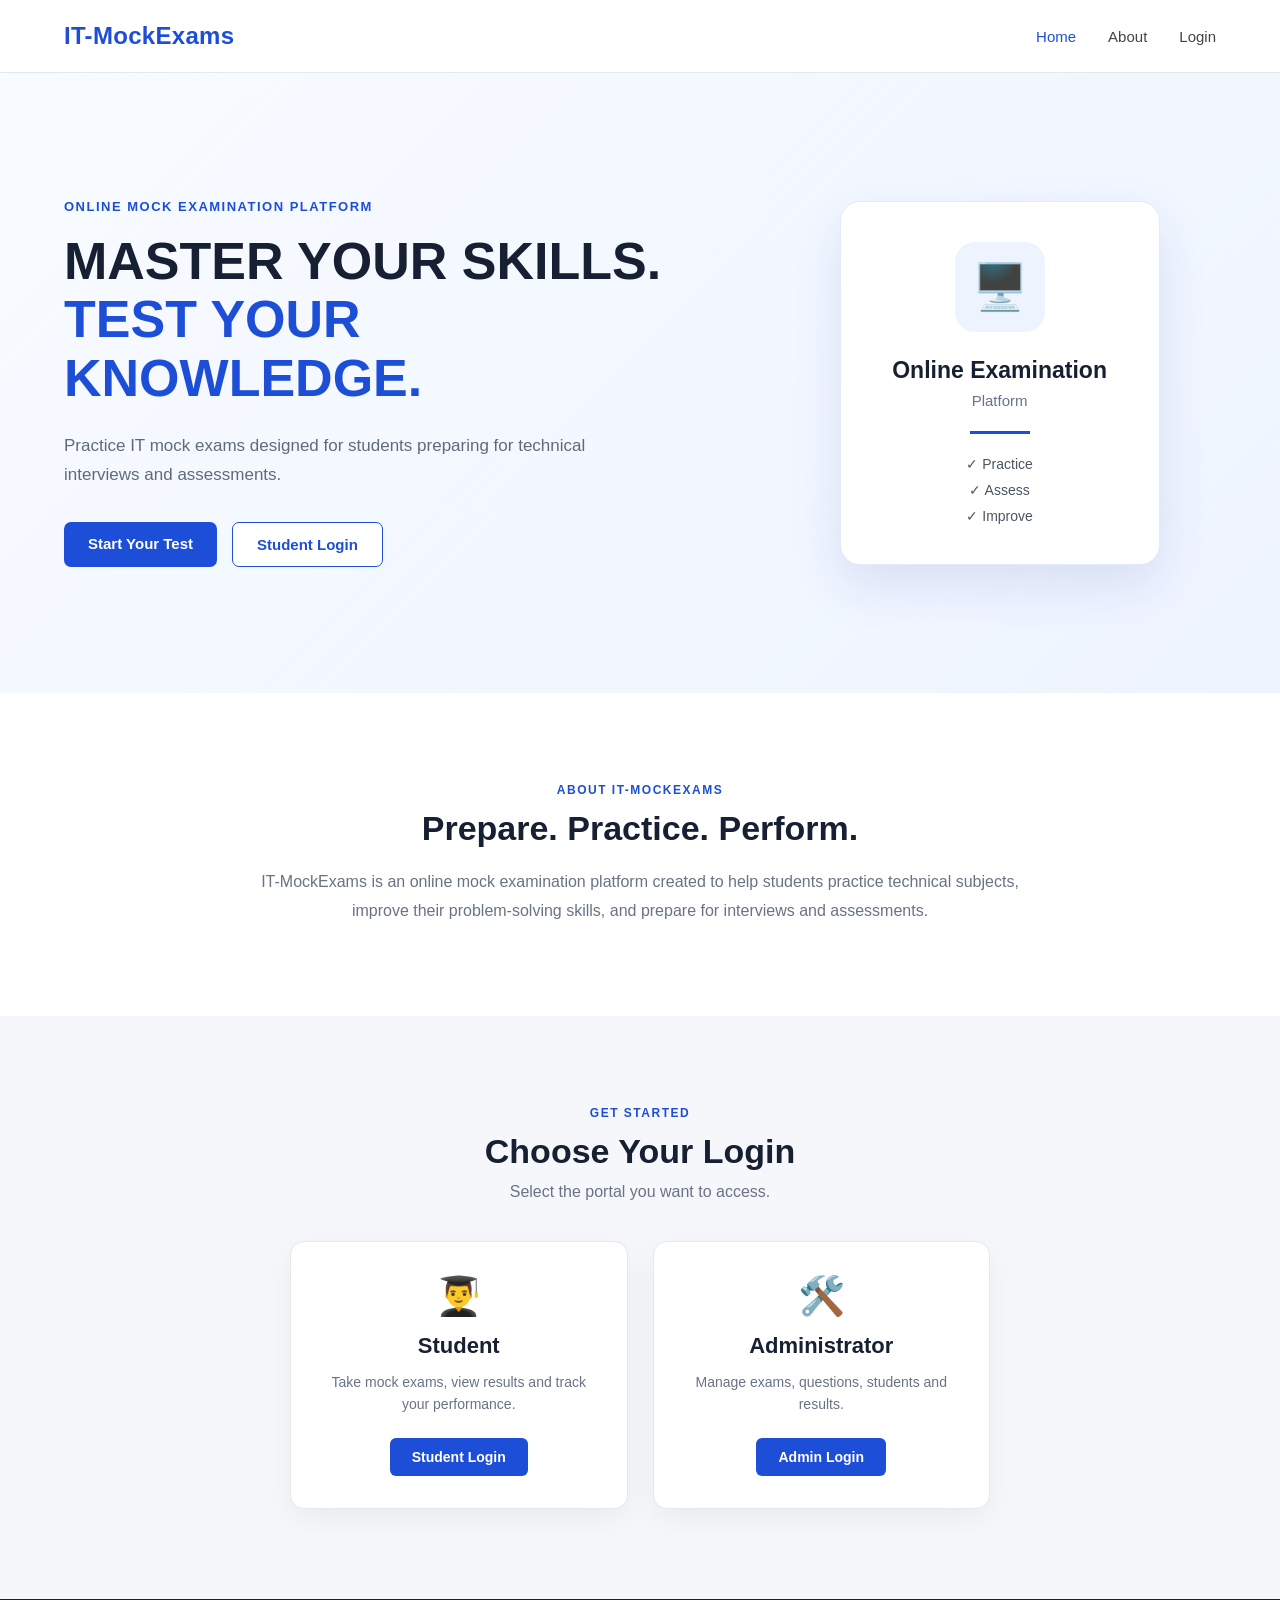
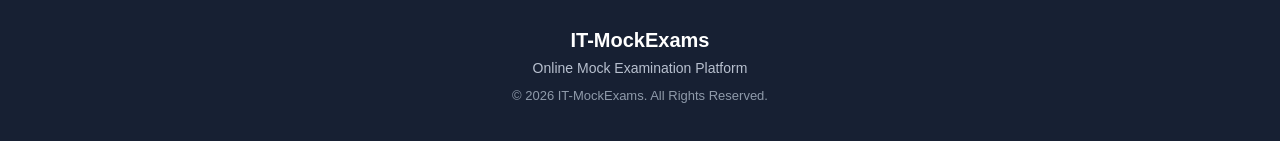
==== src/main/resources/static/frontend/index.html @ 5a7f1de4 "IT-MockExams" ====
<!DOCTYPE html>
<html lang="en">

<head>

    <meta charset="UTF-8">

    <meta name="viewport"
          content="width=device-width, initial-scale=1.0">

    <title>IT-MockExams - Online Examination Platform</title>

    <link rel="stylesheet"
          href="css/common.css">

</head>

<body>

    <!-- =========================
         HEADER
    ========================== -->

    <header class="main-header">

        <div class="header-container">

            <!-- Logo -->
            <div class="logo">
                IT-MockExams
            </div>

            <!-- Navigation -->
            <nav class="navbar">

                <a href="#home"
                   class="nav-link active">
                    Home
                </a>

                <a href="#about"
                   class="nav-link">
                    About
                </a>

                <a href="#login"
                   class="nav-link">
                    Login
                </a>

            </nav>

        </div>

    </header>


    <!-- =========================
         HERO SECTION
    ========================== -->

    <main>

        <section id="home"
                 class="hero-section">

            <div class="hero-container">

                <!-- Left Side -->
                <div class="hero-content">

                    <p class="hero-small-title">
                        ONLINE MOCK EXAMINATION PLATFORM
                    </p>

                    <h1>
                        MASTER YOUR SKILLS.
                        <br>
                        <span>TEST YOUR KNOWLEDGE.</span>
                    </h1>

                    <p class="hero-description">

                        Practice IT mock exams designed for students
                        preparing for technical interviews and
                        assessments.

                    </p>

                    <div class="hero-buttons">

                        <a href="student/login.html"
                           class="primary-button">
                            Start Your Test
                        </a>

                        <a href="student/login.html"
                           class="secondary-button">
                            Student Login
                        </a>

                    </div>

                </div>


                <!-- Right Side -->
                <div class="hero-visual">

                    <div class="exam-card">

                        <div class="monitor-icon">
                            🖥️
                        </div>

                        <h2>
                            Online Examination
                        </h2>

                        <p>
                            Platform
                        </p>

                        <div class="card-line"></div>

                        <div class="exam-info">

                            <span>
                                ✓ Practice
                            </span>

                            <span>
                                ✓ Assess
                            </span>

                            <span>
                                ✓ Improve
                            </span>

                        </div>

                    </div>

                </div>

            </div>

        </section>


        <!-- =========================
             ABOUT SECTION
        ========================== -->

        <section id="about"
                 class="about-section">

            <div class="about-container">

                <p class="section-label">
                    ABOUT IT-MOCKEXAMS
                </p>

                <h2>
                    Prepare. Practice. Perform.
                </h2>

                <p>
                    IT-MockExams is an online mock examination platform
                    created to help students practice technical subjects,
                    improve their problem-solving skills, and prepare for
                    interviews and assessments.
                </p>

            </div>

        </section>


        <!-- =========================
             LOGIN SECTION
        ========================== -->

        <section id="login"
                 class="login-section">

            <div class="login-container">

                <p class="section-label">
                    GET STARTED
                </p>

                <h2>
                    Choose Your Login
                </h2>

                <p>
                    Select the portal you want to access.
                </p>


                <div class="login-options">

                    <!-- Student Login -->
                    <div class="login-card">

                        <div class="login-icon">
                            👨‍🎓
                        </div>

                        <h3>
                            Student
                        </h3>

                        <p>
                            Take mock exams, view results
                            and track your performance.
                        </p>

                        <a href="student/login.html"
                           class="login-button">
                            Student Login
                        </a>

                    </div>


                    <!-- Admin Login -->
                    <div class="login-card">

                        <div class="login-icon">
                            🛠️
                        </div>

                        <h3>
                            Administrator
                        </h3>

                        <p>
                            Manage exams, questions,
                            students and results.
                        </p>

                        <a href="admin/login.html"
                           class="login-button">
                            Admin Login
                        </a>

                    </div>

                </div>

            </div>

        </section>

    </main>


    <!-- =========================
         FOOTER
    ========================== -->

    <footer class="site-footer">

        <div class="footer-container">

            <div class="footer-logo">
                IT-MockExams
            </div>

            <p>
                Online Mock Examination Platform
            </p>

            <p class="copyright">
                &copy; 2026 IT-MockExams.
                All Rights Reserved.
            </p>

        </div>

    </footer>


    <!-- Common JavaScript -->
    <script src="js/common.js"></script>

</body>

</html>
---- src/main/resources/static/frontend/css/common.css ----
/* =========================================================
   IT-MockExams - Common Styles
========================================================= */


/* =========================================================
   RESET
========================================================= */

* {
    margin: 0;
    padding: 0;
    box-sizing: border-box;
}

html {
    scroll-behavior: smooth;
}

body {
    font-family: Arial, Helvetica, sans-serif;
    background-color: #f5f7fb;
    color: #222;
    min-height: 100vh;
}


/* =========================================================
   HEADER
========================================================= */

.main-header {
    width: 100%;
    background-color: #ffffff;
    border-bottom: 1px solid #e5e7eb;
    position: sticky;
    top: 0;
    z-index: 1000;
}

.header-container {
    width: 90%;
    max-width: 1200px;
    margin: auto;

    min-height: 72px;

    display: flex;
    align-items: center;
    justify-content: space-between;
}


/* Logo */

.logo {
    font-size: 24px;
    font-weight: 700;
    color: #1d4ed8;
    letter-spacing: 0.3px;
}


/* Navigation */

.navbar {
    display: flex;
    align-items: center;
    gap: 32px;
}

.nav-link {
    text-decoration: none;
    color: #444;
    font-size: 15px;
    font-weight: 500;

    transition: 0.3s;
}

.nav-link:hover {
    color: #1d4ed8;
}

.nav-link.active {
    color: #1d4ed8;
}


/* =========================================================
   HERO SECTION
========================================================= */

.hero-section {
    min-height: 620px;

    display: flex;
    align-items: center;

    background:
        linear-gradient(
            135deg,
            #f8fbff 0%,
            #eef4ff 100%
        );
}

.hero-container {
    width: 90%;
    max-width: 1200px;
    margin: auto;

    display: grid;
    grid-template-columns: 1.2fr 0.8fr;

    gap: 70px;
    align-items: center;
}


/* Hero Content */

.hero-small-title {
    color: #1d4ed8;
    font-size: 13px;
    font-weight: 700;

    letter-spacing: 1.5px;
    margin-bottom: 18px;
}

.hero-content h1 {
    font-size: 52px;
    line-height: 1.12;
    font-weight: 800;

    color: #172033;

    margin-bottom: 25px;
}

.hero-content h1 span {
    color: #1d4ed8;
}

.hero-description {
    max-width: 600px;

    color: #606b7a;
    font-size: 17px;
    line-height: 1.7;

    margin-bottom: 32px;
}


/* =========================================================
   HERO BUTTONS
========================================================= */

.hero-buttons {
    display: flex;
    gap: 15px;
    flex-wrap: wrap;
}

.primary-button,
.secondary-button {
    display: inline-block;

    padding: 13px 24px;

    border-radius: 7px;

    text-decoration: none;

    font-size: 15px;
    font-weight: 600;

    transition: 0.3s;
}


/* Primary */

.primary-button {
    background-color: #1d4ed8;
    color: #ffffff;
}

.primary-button:hover {
    background-color: #163fae;
    transform: translateY(-2px);
}


/* Secondary */

.secondary-button {
    background-color: #ffffff;
    color: #1d4ed8;

    border: 1px solid #1d4ed8;
}

.secondary-button:hover {
    background-color: #eef4ff;
    transform: translateY(-2px);
}


/* =========================================================
   HERO VISUAL
========================================================= */

.hero-visual {
    display: flex;
    justify-content: center;
    align-items: center;
}

.exam-card {
    width: 320px;
    min-height: 330px;

    background-color: #ffffff;

    border-radius: 20px;

    padding: 40px 30px;

    text-align: center;

    box-shadow:
        0 20px 50px rgba(30, 64, 175, 0.12);

    border: 1px solid #e5eaf5;

    transition: 0.3s;
}

.exam-card:hover {
    transform: translateY(-8px);

    box-shadow:
        0 25px 60px rgba(30, 64, 175, 0.18);
}


/* Monitor Icon */

.monitor-icon {
    width: 90px;
    height: 90px;

    margin: 0 auto 25px;

    border-radius: 20px;

    background-color: #eef4ff;

    display: flex;
    align-items: center;
    justify-content: center;

    font-size: 45px;
}

.exam-card h2 {
    color: #172033;
    font-size: 23px;

    margin-bottom: 8px;
}

.exam-card > p {
    color: #687386;
    font-size: 15px;
}


/* Card Line */

.card-line {
    width: 60px;
    height: 3px;

    background-color: #1d4ed8;

    margin: 22px auto;
}


/* Exam Information */

.exam-info {
    display: flex;
    flex-direction: column;

    gap: 10px;

    color: #4b5563;

    font-size: 14px;
}


/* =========================================================
   ABOUT SECTION
========================================================= */

.about-section {
    background-color: #ffffff;

    padding: 90px 20px;

    text-align: center;
}

.about-container {
    width: 90%;
    max-width: 800px;
    margin: auto;
}

.section-label {
    color: #1d4ed8;

    font-size: 12px;
    font-weight: 700;

    letter-spacing: 1.5px;

    margin-bottom: 12px;
}

.about-container h2 {
    font-size: 34px;

    color: #172033;

    margin-bottom: 20px;
}

.about-container > p:last-child {
    color: #687386;

    font-size: 16px;

    line-height: 1.8;
}


/* =========================================================
   LOGIN SECTION
========================================================= */

.login-section {
    background-color: #f5f7fb;

    padding: 90px 20px;

    text-align: center;
}

.login-container {
    width: 90%;
    max-width: 900px;
    margin: auto;
}

.login-container h2 {
    font-size: 34px;

    color: #172033;

    margin-bottom: 12px;
}

.login-container > p:not(.section-label) {
    color: #687386;

    margin-bottom: 40px;
}


/* Login Cards */

.login-options {
    display: grid;

    grid-template-columns: repeat(2, 1fr);

    gap: 25px;

    max-width: 700px;

    margin: auto;
}

.login-card {
    background-color: #ffffff;

    padding: 32px 25px;

    border-radius: 14px;

    border: 1px solid #e5e7eb;

    box-shadow:
        0 10px 30px rgba(0, 0, 0, 0.05);

    transition: 0.3s;
}

.login-card:hover {
    transform: translateY(-5px);

    box-shadow:
        0 15px 35px rgba(0, 0, 0, 0.08);
}


/* Login Icon */

.login-icon {
    font-size: 38px;

    margin-bottom: 15px;
}

.login-card h3 {
    color: #172033;

    font-size: 22px;

    margin-bottom: 12px;
}

.login-card p {
    color: #687386;

    font-size: 14px;

    line-height: 1.6;

    min-height: 45px;

    margin-bottom: 22px;
}


/* Login Button */

.login-button {
    display: inline-block;

    padding: 11px 22px;

    background-color: #1d4ed8;

    color: #ffffff;

    text-decoration: none;

    border-radius: 6px;

    font-size: 14px;

    font-weight: 600;

    transition: 0.3s;
}

.login-button:hover {
    background-color: #163fae;
}


/* =========================================================
   FOOTER
========================================================= */

.site-footer {
    background-color: #172033;

    color: #ffffff;

    padding: 30px 20px;

    text-align: center;
}

.footer-container {
    width: 90%;
    max-width: 1100px;

    margin: auto;
}

.footer-logo {
    font-size: 20px;
    font-weight: 700;

    margin-bottom: 8px;
}

.footer-container p {
    color: #b8c0cf;

    font-size: 14px;

    margin-bottom: 8px;
}

.footer-container .copyright {
    color: #8f9aaa;

    font-size: 13px;

    margin-top: 12px;
}


/* =========================================================
   RESPONSIVE DESIGN
========================================================= */


/* Tablet */

@media (max-width: 900px) {

    .hero-container {
        grid-template-columns: 1fr;

        text-align: center;

        gap: 50px;

        padding: 70px 0;
    }

    .hero-description {
        margin-left: auto;
        margin-right: auto;
    }

    .hero-buttons {
        justify-content: center;
    }

    .hero-visual {
        margin-bottom: 20px;
    }

    .hero-content h1 {
        font-size: 42px;
    }
}


/* Mobile */

@media (max-width: 600px) {

    .header-container {
        width: 92%;

        min-height: 65px;
    }

    .logo {
        font-size: 20px;
    }

    .navbar {
        gap: 15px;
    }

    .nav-link {
        font-size: 13px;
    }

    .hero-section {
        min-height: auto;
    }

    .hero-container {
        width: 92%;

        padding: 60px 0;
    }

    .hero-content h1 {
        font-size: 34px;
    }

    .hero-description {
        font-size: 15px;
    }

    .exam-card {
        width: 280px;
    }

    .about-section,
    .login-section {
        padding: 65px 20px;
    }

    .about-container h2,
    .login-container h2 {
        font-size: 28px;
    }

    .login-options {
        grid-template-columns: 1fr;
    }

    .primary-button,
    .secondary-button {
        width: 100%;
    }

    .hero-buttons {
        flex-direction: column;
    }
}
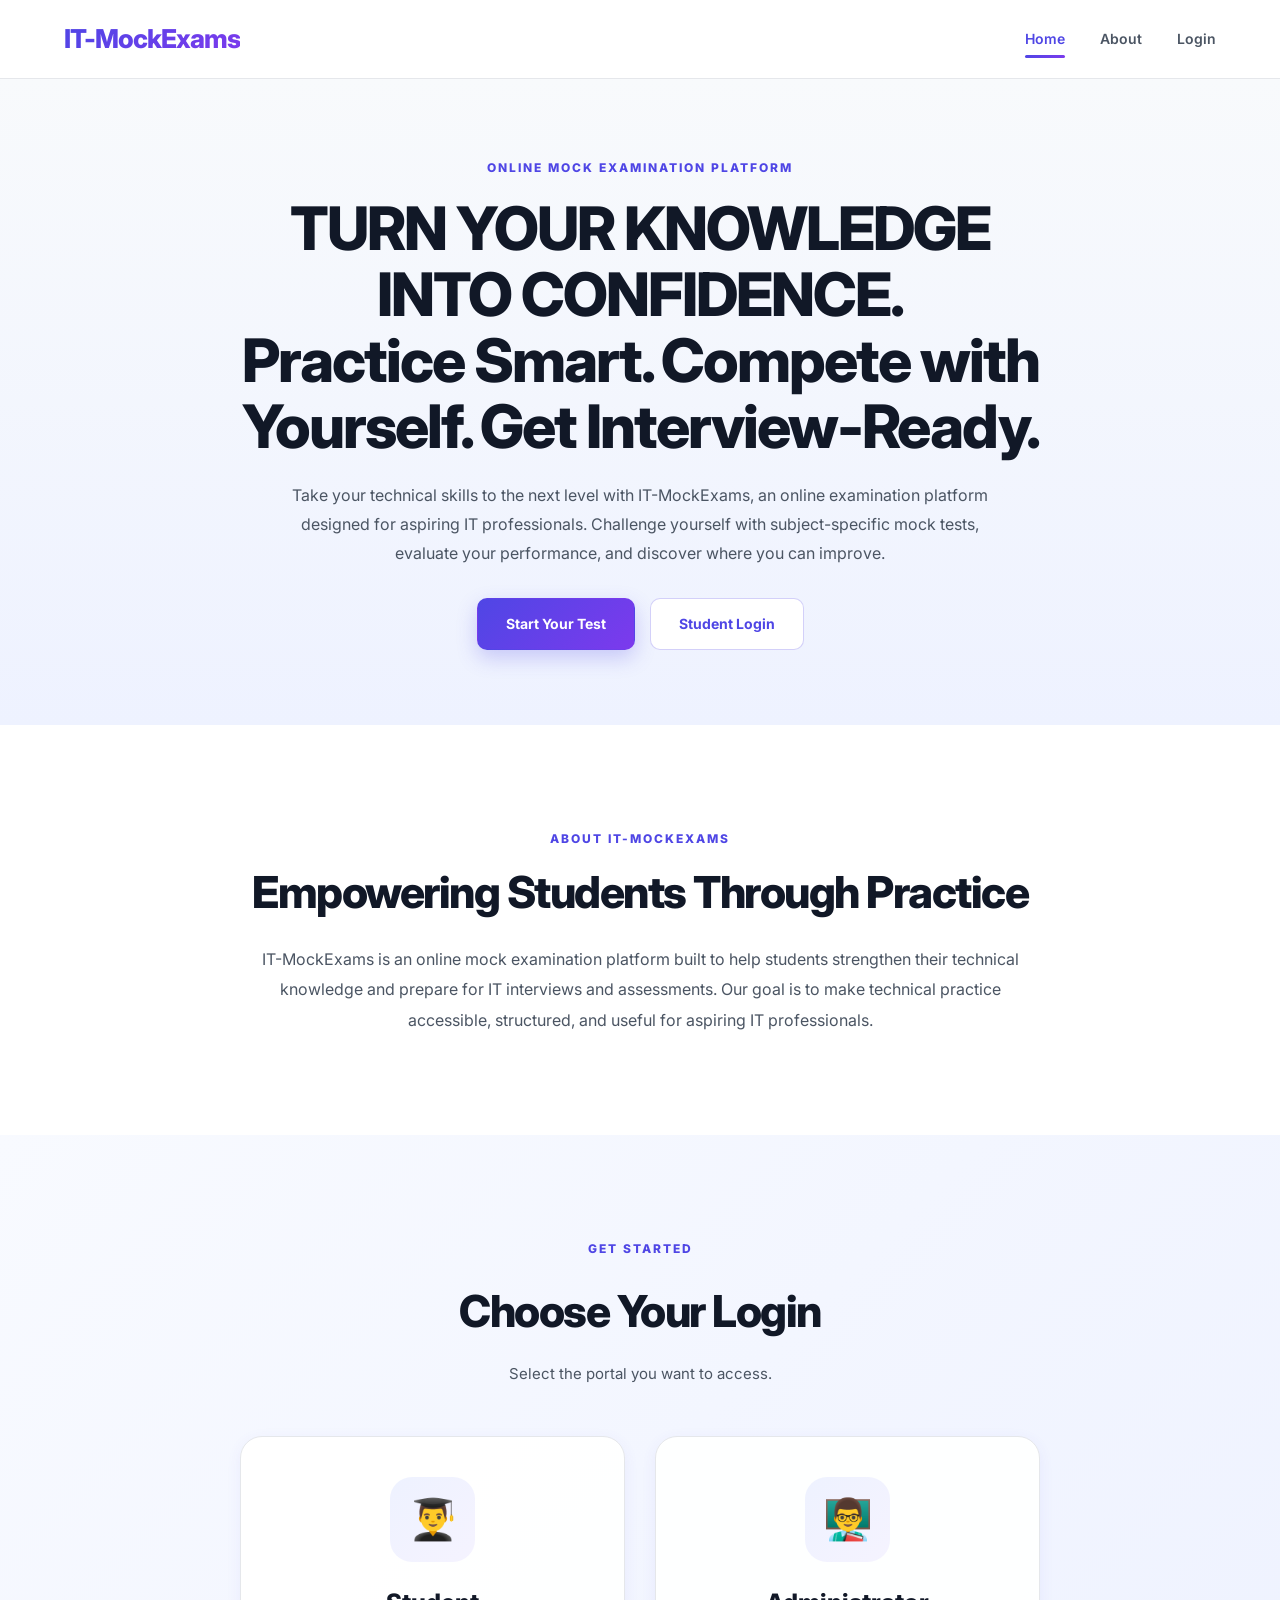
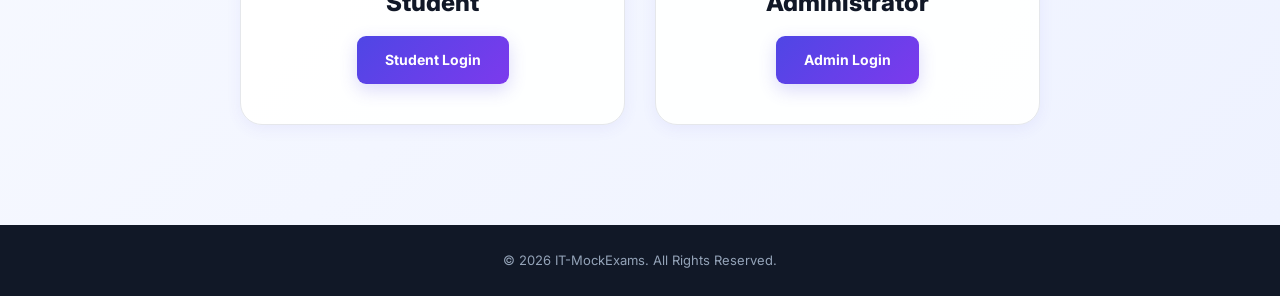
==== commit 9d2e5885: "Update student dashboard and profile" ====
--- a/src/main/resources/static/frontend/index.html
+++ b/src/main/resources/static/frontend/index.html
@@ -74,17 +74,14 @@
                     </p>
 
                     <h1>
-                        MASTER YOUR SKILLS.
+                       TURN YOUR KNOWLEDGE INTO CONFIDENCE.
                         <br>
-                        <span>TEST YOUR KNOWLEDGE.</span>
+                        <span>Practice Smart. Compete with Yourself. Get Interview-Ready.</span>
                     </h1>
 
                     <p class="hero-description">
-
-                        Practice IT mock exams designed for students
-                        preparing for technical interviews and
-                        assessments.
-
+						Take your technical skills to the next level with IT-MockExams, an online examination platform designed for aspiring IT professionals.
+				         Challenge yourself with subject-specific mock tests, evaluate your performance, and discover where you can improve.
                     </p>
 
                     <div class="hero-buttons">
@@ -162,14 +159,12 @@
                 </p>
 
                 <h2>
-                    Prepare. Practice. Perform.
+                    Empowering Students Through Practice
                 </h2>
 
                 <p>
-                    IT-MockExams is an online mock examination platform
-                    created to help students practice technical subjects,
-                    improve their problem-solving skills, and prepare for
-                    interviews and assessments.
+                    IT-MockExams is an online mock examination platform built to help students strengthen their technical knowledge and prepare for IT interviews and assessments.
+					Our goal is to make technical practice accessible, structured, and useful for aspiring IT professionals.
                 </p>
 
             </div>
@@ -211,12 +206,6 @@
                         <h3>
                             Student
                         </h3>
-
-                        <p>
-                            Take mock exams, view results
-                            and track your performance.
-                        </p>
-
                         <a href="student/login.html"
                            class="login-button">
                             Student Login
@@ -229,18 +218,12 @@
                     <div class="login-card">
 
                         <div class="login-icon">
-                            🛠️
+                            👨‍🏫
                         </div>
 
                         <h3>
                             Administrator
                         </h3>
-
-                        <p>
-                            Manage exams, questions,
-                            students and results.
-                        </p>
-
                         <a href="admin/login.html"
                            class="login-button">
                             Admin Login
@@ -264,22 +247,12 @@
     <footer class="site-footer">
 
         <div class="footer-container">
-
-            <div class="footer-logo">
-                IT-MockExams
-            </div>
-
-            <p>
-                Online Mock Examination Platform
-            </p>
-
             <p class="copyright">
                 &copy; 2026 IT-MockExams.
                 All Rights Reserved.
             </p>
 
         </div>
-
     </footer>
 
 
--- a/src/main/resources/static/frontend/css/common.css
+++ b/src/main/resources/static/frontend/css/common.css
@@ -1,11 +1,57 @@
 /* =========================================================
-   IT-MockExams - Common Styles
-========================================================= */
-
-
-/* =========================================================
-   RESET
-========================================================= */
+   IT-MOCKEXAMS
+   Clean Professional CSS
+   ========================================================= */
+
+/* ---------- GOOGLE FONT ---------- */
+@import url('https://fonts.googleapis.com/css2?family=Inter:wght@400;500;600;700;800&display=swap');
+
+
+/* =========================================================
+   GLOBAL
+   ========================================================= */
+
+:root {
+    --primary: #4f46e5;
+    --primary-dark: #3730a3;
+    --secondary: #7c3aed;
+
+    --text-dark: #111827;
+    --text-medium: #4b5563;
+    --text-light: #6b7280;
+
+    --background: #f8fafc;
+    --white: #ffffff;
+    --border: #e5e7eb;
+
+    --gradient: linear-gradient(
+        135deg,
+        #4f46e5,
+        #7c3aed
+    );
+
+    --gradient-light: linear-gradient(
+        135deg,
+        #eef2ff,
+        #f5f3ff
+    );
+
+    --shadow-sm:
+        0 4px 15px rgba(79, 70, 229, 0.07);
+
+    --shadow-md:
+        0 10px 30px rgba(79, 70, 229, 0.12);
+
+    --shadow-lg:
+        0 20px 50px rgba(79, 70, 229, 0.18);
+
+    --radius-sm: 8px;
+    --radius-md: 16px;
+    --radius-lg: 24px;
+}
+
+
+/* ---------- RESET ---------- */
 
 * {
     margin: 0;
@@ -15,478 +61,591 @@
 
 html {
     scroll-behavior: smooth;
+    scroll-padding-top: 80px;
 }
 
 body {
-    font-family: Arial, Helvetica, sans-serif;
-    background-color: #f5f7fb;
-    color: #222;
+    font-family: 'Inter', 'Segoe UI', Arial, sans-serif;
+    background: var(--background);
+    color: var(--text-dark);
     min-height: 100vh;
+    line-height: 1.6;
+    overflow-x: hidden;
+}
+
+a {
+    color: inherit;
+}
+
+button,
+a {
+    -webkit-tap-highlight-color: transparent;
 }
 
 
 /* =========================================================
    HEADER
-========================================================= */
+   ========================================================= */
 
 .main-header {
     width: 100%;
-    background-color: #ffffff;
-    border-bottom: 1px solid #e5e7eb;
+    background: rgba(255, 255, 255, 0.96);
+    border-bottom: 1px solid var(--border);
+
     position: sticky;
     top: 0;
     z-index: 1000;
+
+    backdrop-filter: blur(12px);
+    -webkit-backdrop-filter: blur(12px);
 }
 
 .header-container {
     width: 90%;
-    max-width: 1200px;
+    max-width: 1250px;
+    min-height: 78px;
+
     margin: auto;
-
-    min-height: 72px;
 
     display: flex;
     align-items: center;
     justify-content: space-between;
-}
-
-
-/* Logo */
+
+    gap: 25px;
+}
+
+
+/* ---------- LOGO ---------- */
 
 .logo {
-    font-size: 24px;
-    font-weight: 700;
-    color: #1d4ed8;
-    letter-spacing: 0.3px;
-}
-
-
-/* Navigation */
+    font-size: 26px;
+    font-weight: 800;
+    letter-spacing: -1px;
+
+    background: var(--gradient);
+    -webkit-background-clip: text;
+    background-clip: text;
+
+    color: transparent;
+    text-decoration: none;
+    white-space: nowrap;
+}
+
+
+/* ---------- NAVIGATION ---------- */
 
 .navbar {
     display: flex;
     align-items: center;
-    gap: 32px;
+    gap: 35px;
 }
 
 .nav-link {
+    position: relative;
+
     text-decoration: none;
-    color: #444;
-    font-size: 15px;
-    font-weight: 500;
-
-    transition: 0.3s;
-}
-
-.nav-link:hover {
-    color: #1d4ed8;
-}
-
+
+    color: var(--text-medium);
+
+    font-size: 14px;
+    font-weight: 600;
+
+    padding: 10px 0;
+
+    transition: color 0.25s ease;
+}
+
+.nav-link::after {
+    content: "";
+
+    position: absolute;
+    left: 0;
+    bottom: 2px;
+
+    width: 0;
+    height: 3px;
+
+    border-radius: 10px;
+
+    background: var(--gradient);
+
+    transition: width 0.25s ease;
+}
+
+.nav-link:hover,
 .nav-link.active {
-    color: #1d4ed8;
-}
-
-
-/* =========================================================
-   HERO SECTION
-========================================================= */
+    color: var(--primary);
+}
+
+.nav-link:hover::after,
+.nav-link.active::after {
+    width: 100%;
+}
+
+
+/* =========================================================
+   HERO
+   ========================================================= */
 
 .hero-section {
-    min-height: 620px;
+    min-height: 500px;
+
+    background:
+        linear-gradient(
+            180deg,
+            #f8fafc 0%,
+            #eef2ff 100%
+        );
 
     display: flex;
     align-items: center;
-
+}
+
+.hero-container {
+    width: 90%;
+    max-width: 1100px;
+
+    margin: auto;
+    padding: 75px 0;
+
+    display: flex;
+    flex-direction: column;
+    align-items: center;
+    justify-content: center;
+
+    text-align: center;
+}
+
+.hero-content {
+    width: 100%;
+    max-width: 800px;
+}
+
+
+/* ---------- SMALL TITLE ---------- */
+
+.hero-small-title {
+    display: inline-block;
+
+    color: var(--primary);
+
+    font-size: 12px;
+    font-weight: 800;
+
+    letter-spacing: 2px;
+
+    margin-bottom: 18px;
+}
+
+
+/* ---------- MAIN HEADING ---------- */
+
+.hero-content h1 {
+    font-size: clamp(38px, 5vw, 60px);
+
+    line-height: 1.1;
+
+    font-weight: 800;
+
+    letter-spacing: -2px;
+
+    margin-bottom: 22px;
+
+    color: var(--text-dark);
+}
+
+
+/* ---------- DESCRIPTION ---------- */
+
+.hero-description {
+    max-width: 700px;
+
+    margin: 0 auto 30px;
+
+    color: var(--text-medium);
+
+    font-size: 16px;
+
+    line-height: 1.8;
+}
+
+
+/* =========================================================
+   HERO BUTTONS
+   ========================================================= */
+
+.hero-buttons {
+    display: flex;
+
+    align-items: center;
+    justify-content: center;
+
+    gap: 15px;
+
+    flex-wrap: wrap;
+}
+
+.primary-button,
+.secondary-button {
+    display: inline-flex;
+
+    align-items: center;
+    justify-content: center;
+
+    min-height: 52px;
+
+    padding: 14px 28px;
+
+    border-radius: 10px;
+
+    font-size: 14px;
+    font-weight: 700;
+
+    text-decoration: none;
+
+    cursor: pointer;
+
+    transition:
+        transform 0.25s ease,
+        box-shadow 0.25s ease,
+        background 0.25s ease;
+}
+
+
+/* ---------- PRIMARY ---------- */
+
+.primary-button {
+    background: var(--gradient);
+
+    color: var(--white);
+
+    border: 1px solid transparent;
+
+    box-shadow:
+        0 8px 20px rgba(79, 70, 229, 0.25);
+}
+
+.primary-button:hover {
+    transform: translateY(-3px);
+
+    box-shadow:
+        0 14px 28px rgba(79, 70, 229, 0.32);
+}
+
+
+/* ---------- SECONDARY ---------- */
+
+.secondary-button {
+    background: var(--white);
+
+    color: var(--primary);
+
+    border: 1px solid rgba(79, 70, 229, 0.25);
+}
+
+.secondary-button:hover {
+    transform: translateY(-3px);
+
+    background: #ffffff;
+
+    box-shadow: var(--shadow-md);
+}
+
+
+/* =========================================================
+   HERO VISUAL
+   ========================================================= */
+
+.hero-visual {
+    display: none;
+}
+
+
+/* =========================================================
+   ABOUT SECTION
+   ========================================================= */
+
+.about-section {
+    background: var(--white);
+
+    padding: 100px 20px;
+
+    text-align: center;
+}
+
+.about-container {
+    width: 90%;
+    max-width: 850px;
+
+    margin: auto;
+}
+
+.section-label {
+    display: inline-block;
+
+    color: var(--primary);
+
+    font-size: 12px;
+    font-weight: 800;
+
+    letter-spacing: 2px;
+
+    margin-bottom: 18px;
+}
+
+.about-container h2 {
+    color: var(--text-dark);
+
+    font-size: clamp(30px, 4vw, 44px);
+
+    font-weight: 800;
+
+    letter-spacing: -1.5px;
+
+    line-height: 1.2;
+
+    margin-bottom: 25px;
+}
+
+.about-container > p:last-child {
+    max-width: 780px;
+
+    margin: auto;
+
+    color: var(--text-medium);
+
+    font-size: 16px;
+
+    line-height: 1.9;
+}
+
+
+/* =========================================================
+   LOGIN SECTION
+   ========================================================= */
+
+.login-section {
     background:
         linear-gradient(
             135deg,
-            #f8fbff 0%,
-            #eef4ff 100%
+            #f8faff 0%,
+            #eef2ff 100%
         );
-}
-
-.hero-container {
+
+    padding: 100px 20px;
+
+    text-align: center;
+}
+
+.login-container {
     width: 90%;
-    max-width: 1200px;
+    max-width: 1000px;
+
     margin: auto;
-
+}
+
+.login-container h2 {
+    color: var(--text-dark);
+
+    font-size: clamp(30px, 4vw, 44px);
+
+    font-weight: 800;
+
+    letter-spacing: -1.5px;
+
+    margin-bottom: 15px;
+}
+
+.login-container > p:not(.section-label) {
+    color: var(--text-medium);
+
+    font-size: 15px;
+
+    margin-bottom: 50px;
+}
+
+
+/* ---------- LOGIN CARDS ---------- */
+
+.login-options {
     display: grid;
-    grid-template-columns: 1.2fr 0.8fr;
-
-    gap: 70px;
-    align-items: center;
-}
-
-
-/* Hero Content */
-
-.hero-small-title {
-    color: #1d4ed8;
-    font-size: 13px;
-    font-weight: 700;
-
-    letter-spacing: 1.5px;
-    margin-bottom: 18px;
-}
-
-.hero-content h1 {
-    font-size: 52px;
-    line-height: 1.12;
-    font-weight: 800;
-
-    color: #172033;
-
-    margin-bottom: 25px;
-}
-
-.hero-content h1 span {
-    color: #1d4ed8;
-}
-
-.hero-description {
-    max-width: 600px;
-
-    color: #606b7a;
-    font-size: 17px;
-    line-height: 1.7;
-
-    margin-bottom: 32px;
-}
-
-
-/* =========================================================
-   HERO BUTTONS
-========================================================= */
-
-.hero-buttons {
+
+    grid-template-columns:
+        repeat(2, minmax(0, 1fr));
+
+    gap: 30px;
+
+    max-width: 800px;
+
+    margin: auto;
+}
+
+.login-card {
+    position: relative;
+
+    background: rgba(255, 255, 255, 0.96);
+
+    padding: 40px 30px;
+
+    border-radius: 22px;
+
+    border: 1px solid var(--border);
+
+    box-shadow: var(--shadow-sm);
+
+    overflow: hidden;
+
+    transition:
+        transform 0.3s ease,
+        box-shadow 0.3s ease,
+        border-color 0.3s ease;
+}
+
+
+/* ---------- CARD TOP LINE ---------- */
+
+.login-card::before {
+    content: "";
+
+    position: absolute;
+
+    top: 0;
+    left: 0;
+
+    width: 100%;
+    height: 4px;
+
+    background: var(--gradient);
+
+    transform: scaleX(0);
+
+    transform-origin: left;
+
+    transition: transform 0.3s ease;
+}
+
+.login-card:hover {
+    transform: translateY(-8px);
+
+    box-shadow: var(--shadow-lg);
+
+    border-color:
+        rgba(79, 70, 229, 0.2);
+}
+
+.login-card:hover::before {
+    transform: scaleX(1);
+}
+
+
+/* ---------- LOGIN ICON ---------- */
+
+.login-icon {
+    width: 85px;
+    height: 85px;
+
+    margin: 0 auto 22px;
+
     display: flex;
-    gap: 15px;
-    flex-wrap: wrap;
-}
-
-.primary-button,
-.secondary-button {
-    display: inline-block;
-
-    padding: 13px 24px;
-
-    border-radius: 7px;
-
-    text-decoration: none;
-
-    font-size: 15px;
-    font-weight: 600;
-
-    transition: 0.3s;
-}
-
-
-/* Primary */
-
-.primary-button {
-    background-color: #1d4ed8;
-    color: #ffffff;
-}
-
-.primary-button:hover {
-    background-color: #163fae;
-    transform: translateY(-2px);
-}
-
-
-/* Secondary */
-
-.secondary-button {
-    background-color: #ffffff;
-    color: #1d4ed8;
-
-    border: 1px solid #1d4ed8;
-}
-
-.secondary-button:hover {
-    background-color: #eef4ff;
-    transform: translateY(-2px);
-}
-
-
-/* =========================================================
-   HERO VISUAL
-========================================================= */
-
-.hero-visual {
-    display: flex;
-    justify-content: center;
-    align-items: center;
-}
-
-.exam-card {
-    width: 320px;
-    min-height: 330px;
-
-    background-color: #ffffff;
-
-    border-radius: 20px;
-
-    padding: 40px 30px;
-
-    text-align: center;
-
-    box-shadow:
-        0 20px 50px rgba(30, 64, 175, 0.12);
-
-    border: 1px solid #e5eaf5;
-
-    transition: 0.3s;
-}
-
-.exam-card:hover {
-    transform: translateY(-8px);
-
-    box-shadow:
-        0 25px 60px rgba(30, 64, 175, 0.18);
-}
-
-
-/* Monitor Icon */
-
-.monitor-icon {
-    width: 90px;
-    height: 90px;
-
-    margin: 0 auto 25px;
-
-    border-radius: 20px;
-
-    background-color: #eef4ff;
-
-    display: flex;
+
     align-items: center;
     justify-content: center;
 
-    font-size: 45px;
-}
-
-.exam-card h2 {
-    color: #172033;
-    font-size: 23px;
-
-    margin-bottom: 8px;
-}
-
-.exam-card > p {
-    color: #687386;
-    font-size: 15px;
-}
-
-
-/* Card Line */
-
-.card-line {
-    width: 60px;
-    height: 3px;
-
-    background-color: #1d4ed8;
-
-    margin: 22px auto;
-}
-
-
-/* Exam Information */
-
-.exam-info {
-    display: flex;
-    flex-direction: column;
-
-    gap: 10px;
-
-    color: #4b5563;
+    background: var(--gradient-light);
+
+    border-radius: 22px;
+
+    font-size: 40px;
+
+    transition:
+        transform 0.3s ease;
+}
+
+.login-card:hover .login-icon {
+    transform:
+        scale(1.06)
+        rotate(-3deg);
+}
+
+
+/* ---------- CARD TITLE ---------- */
+
+.login-card h3 {
+    color: var(--text-dark);
+
+    font-size: 24px;
+
+    font-weight: 800;
+
+    margin-bottom: 14px;
+}
+
+
+/* ---------- CARD DESCRIPTION ---------- */
+
+.login-card p {
+    color: var(--text-medium);
 
     font-size: 14px;
-}
-
-
-/* =========================================================
-   ABOUT SECTION
-========================================================= */
-
-.about-section {
-    background-color: #ffffff;
-
-    padding: 90px 20px;
-
-    text-align: center;
-}
-
-.about-container {
-    width: 90%;
-    max-width: 800px;
-    margin: auto;
-}
-
-.section-label {
-    color: #1d4ed8;
-
-    font-size: 12px;
+
+    line-height: 1.8;
+
+    min-height: 55px;
+
+    margin-bottom: 28px;
+}
+
+
+/* ---------- LOGIN BUTTON ---------- */
+
+.login-button {
+    display: inline-flex;
+
+    align-items: center;
+    justify-content: center;
+
+    min-height: 48px;
+
+    padding: 12px 28px;
+
+    background: var(--gradient);
+
+    color: var(--white);
+
+    text-decoration: none;
+
+    border-radius: 9px;
+
+    font-size: 14px;
+
     font-weight: 700;
 
-    letter-spacing: 1.5px;
-
-    margin-bottom: 12px;
-}
-
-.about-container h2 {
-    font-size: 34px;
-
-    color: #172033;
-
-    margin-bottom: 20px;
-}
-
-.about-container > p:last-child {
-    color: #687386;
-
-    font-size: 16px;
-
-    line-height: 1.8;
-}
-
-
-/* =========================================================
-   LOGIN SECTION
-========================================================= */
-
-.login-section {
-    background-color: #f5f7fb;
-
-    padding: 90px 20px;
-
-    text-align: center;
-}
-
-.login-container {
-    width: 90%;
-    max-width: 900px;
-    margin: auto;
-}
-
-.login-container h2 {
-    font-size: 34px;
-
-    color: #172033;
-
-    margin-bottom: 12px;
-}
-
-.login-container > p:not(.section-label) {
-    color: #687386;
-
-    margin-bottom: 40px;
-}
-
-
-/* Login Cards */
-
-.login-options {
-    display: grid;
-
-    grid-template-columns: repeat(2, 1fr);
-
-    gap: 25px;
-
-    max-width: 700px;
-
-    margin: auto;
-}
-
-.login-card {
-    background-color: #ffffff;
-
-    padding: 32px 25px;
-
-    border-radius: 14px;
-
-    border: 1px solid #e5e7eb;
-
     box-shadow:
-        0 10px 30px rgba(0, 0, 0, 0.05);
-
-    transition: 0.3s;
-}
-
-.login-card:hover {
-    transform: translateY(-5px);
+        0 6px 18px rgba(79, 70, 229, 0.20);
+
+    transition:
+        transform 0.25s ease,
+        box-shadow 0.25s ease;
+}
+
+.login-button:hover {
+    transform: translateY(-3px);
 
     box-shadow:
-        0 15px 35px rgba(0, 0, 0, 0.08);
-}
-
-
-/* Login Icon */
-
-.login-icon {
-    font-size: 38px;
-
-    margin-bottom: 15px;
-}
-
-.login-card h3 {
-    color: #172033;
-
-    font-size: 22px;
-
-    margin-bottom: 12px;
-}
-
-.login-card p {
-    color: #687386;
-
-    font-size: 14px;
-
-    line-height: 1.6;
-
-    min-height: 45px;
-
-    margin-bottom: 22px;
-}
-
-
-/* Login Button */
-
-.login-button {
-    display: inline-block;
-
-    padding: 11px 22px;
-
-    background-color: #1d4ed8;
-
-    color: #ffffff;
-
-    text-decoration: none;
-
-    border-radius: 6px;
-
-    font-size: 14px;
-
-    font-weight: 600;
-
-    transition: 0.3s;
-}
-
-.login-button:hover {
-    background-color: #163fae;
+        0 10px 25px rgba(79, 70, 229, 0.30);
 }
 
 
 /* =========================================================
    FOOTER
-========================================================= */
+   ========================================================= */
 
 .site-footer {
-    background-color: #172033;
-
-    color: #ffffff;
-
-    padding: 30px 20px;
+    background: #111827;
+
+    color: #94a3b8;
+
+    padding: 25px 20px;
 
     text-align: center;
 }
@@ -498,76 +657,70 @@
     margin: auto;
 }
 
-.footer-logo {
-    font-size: 20px;
-    font-weight: 700;
-
-    margin-bottom: 8px;
-}
-
-.footer-container p {
-    color: #b8c0cf;
-
-    font-size: 14px;
-
-    margin-bottom: 8px;
-}
-
 .footer-container .copyright {
-    color: #8f9aaa;
+    color: #94a3b8;
 
     font-size: 13px;
 
-    margin-top: 12px;
-}
-
-
-/* =========================================================
-   RESPONSIVE DESIGN
-========================================================= */
-
-
-/* Tablet */
+    margin: 0;
+
+    padding: 0;
+
+    border-top: none;
+}
+
+/* =========================================================
+   ACCESSIBILITY
+   ========================================================= */
+
+a:focus-visible {
+    outline: 3px solid #06b6d4;
+
+    outline-offset: 4px;
+
+    border-radius: 5px;
+}
+
+
+/* =========================================================
+   TABLET
+   ========================================================= */
 
 @media (max-width: 900px) {
 
+    .header-container {
+        width: 92%;
+    }
+
     .hero-container {
-        grid-template-columns: 1fr;
-
-        text-align: center;
-
-        gap: 50px;
-
         padding: 70px 0;
-    }
-
-    .hero-description {
-        margin-left: auto;
-        margin-right: auto;
-    }
-
-    .hero-buttons {
-        justify-content: center;
-    }
-
-    .hero-visual {
-        margin-bottom: 20px;
     }
 
     .hero-content h1 {
         font-size: 42px;
     }
-}
-
-
-/* Mobile */
+
+    .about-section,
+    .login-section {
+        padding: 80px 20px;
+    }
+}
+
+
+/* =========================================================
+   MOBILE
+   ========================================================= */
 
 @media (max-width: 600px) {
+
+    /* ---------- HEADER ---------- */
 
     .header-container {
         width: 92%;
 
-        min-height: 65px;
+        min-height: 68px;
+
+        gap: 15px;
     }
 
     .logo {
@@ -575,47 +728,49 @@
     }
 
     .navbar {
-        gap: 15px;
+        gap: 16px;
     }
 
     .nav-link {
-        font-size: 13px;
-    }
-
-    .hero-section {
-        min-height: auto;
-    }
+        font-size: 12px;
+    }
+
+
+    /* ---------- HERO ---------- */
 
     .hero-container {
         width: 92%;
 
-        padding: 60px 0;
+        padding: 65px 0;
+    }
+
+    .hero-small-title {
+        font-size: 10px;
+
+        letter-spacing: 1.5px;
+
+        margin-bottom: 18px;
     }
 
     .hero-content h1 {
         font-size: 34px;
+
+        letter-spacing: -1px;
     }
 
     .hero-description {
-        font-size: 15px;
-    }
-
-    .exam-card {
-        width: 280px;
-    }
-
-    .about-section,
-    .login-section {
-        padding: 65px 20px;
-    }
-
-    .about-container h2,
-    .login-container h2 {
-        font-size: 28px;
-    }
-
-    .login-options {
-        grid-template-columns: 1fr;
+        font-size: 14px;
+
+        line-height: 1.8;
+    }
+
+
+    /* ---------- BUTTONS ---------- */
+
+    .hero-buttons {
+        flex-direction: column;
+
+        width: 100%;
     }
 
     .primary-button,
@@ -623,7 +778,105 @@
         width: 100%;
     }
 
-    .hero-buttons {
-        flex-direction: column;
+
+    /* ---------- ABOUT ---------- */
+
+    .about-section,
+    .login-section {
+        padding: 65px 18px;
+    }
+
+    .about-container,
+    .login-container {
+        width: 100%;
+    }
+
+    .about-container h2,
+    .login-container h2 {
+        font-size: 30px;
+    }
+
+    .about-container > p:last-child {
+        font-size: 14px;
+    }
+
+
+    /* ---------- LOGIN ---------- */
+
+    .login-options {
+        grid-template-columns: 1fr;
+
+        gap: 22px;
+    }
+
+    .login-card {
+        padding: 35px 24px;
+    }
+
+    .login-card p {
+        min-height: auto;
+    }
+
+
+    /* ---------- FOOTER ---------- */
+
+    .site-footer {
+        padding: 40px 18px;
+    }
+
+    .footer-logo {
+        font-size: 22px;
+    }
+
+    .footer-container p {
+        font-size: 13px;
+    }
+}
+
+
+/* =========================================================
+   SMALL MOBILE
+   ========================================================= */
+
+@media (max-width: 380px) {
+
+    .logo {
+        font-size: 18px;
+    }
+
+    .navbar {
+        gap: 11px;
+    }
+
+    .nav-link {
+        font-size: 11px;
+    }
+
+    .hero-content h1 {
+        font-size: 29px;
+    }
+
+    .hero-small-title {
+        font-size: 9px;
+    }
+}
+
+
+/* =========================================================
+   REDUCED MOTION
+   ========================================================= */
+
+@media (prefers-reduced-motion: reduce) {
+
+    *,
+    *::before,
+    *::after {
+        scroll-behavior: auto !important;
+
+        animation-duration: 0.01ms !important;
+
+        animation-iteration-count: 1 !important;
+
+        transition-duration: 0.01ms !important;
     }
 }
